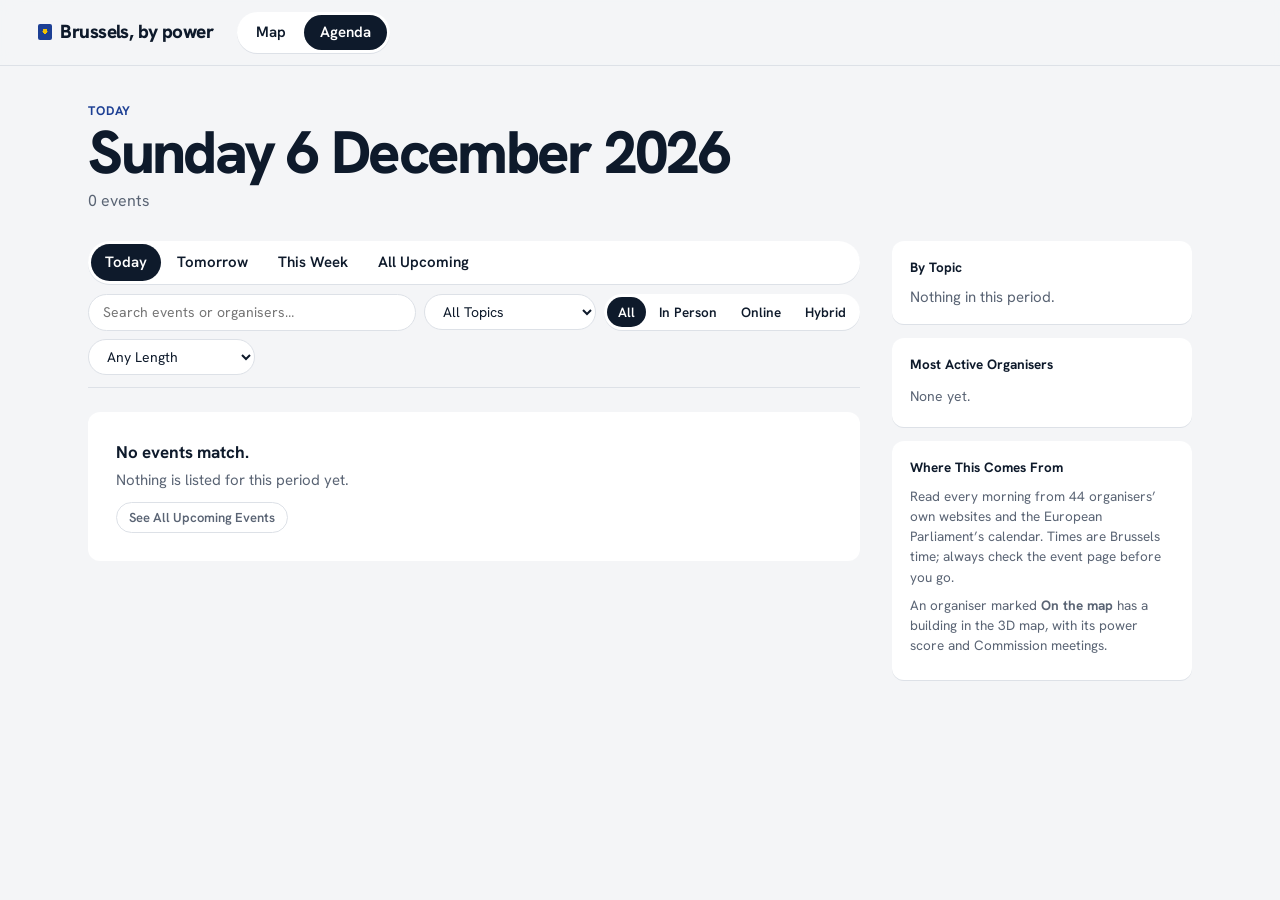
==== bxl/web/agenda.html @ 423ed71c "Events new page" ====
<!doctype html>
<html lang="en">
<head>
<meta charset="utf-8">
<meta name="viewport" content="width=device-width, initial-scale=1, viewport-fit=cover">
<title>Agenda – Brussels, by power</title>
<meta name="description" content="Today's EU policy events in Brussels, from think tanks, associations and the institutions, linked to who holds power in the city.">
<meta name="theme-color" content="#f4f5f7">
<link rel="preconnect" href="https://fonts.googleapis.com">
<link rel="preconnect" href="https://fonts.gstatic.com" crossorigin>
<link href="https://fonts.googleapis.com/css2?family=Hanken+Grotesk:wght@400;500;600;700;800&display=swap" rel="stylesheet">
<link rel="stylesheet" href="agenda.css">
</head>
<body>
<a class="skip" href="#events">Skip to events</a>
<header class="top">
  <a class="brand" href="./" translate="no"><span class="mark" aria-hidden="true"></span>Brussels, by power</a>
  <nav class="tabs" aria-label="Sections">
    <a href="./">Map</a>
    <a href="agenda.html" aria-current="page">Agenda</a>
  </nav>
</header>

<main class="wrap">
  <section class="hero" aria-live="polite">
    <p class="eyebrow" id="eyebrow">Agenda</p>
    <h1 id="title">Loading the agenda…</h1>
    <p class="count" id="count"></p>
  </section>

  <div class="layout">
    <div class="main">
      <form class="filters" id="filters" role="search" onsubmit="return false">
        <div class="seg" role="group" aria-label="When">
          <button type="button" data-k="day" data-v="today">Today</button>
          <button type="button" data-k="day" data-v="tomorrow">Tomorrow</button>
          <button type="button" data-k="day" data-v="week">This Week</button>
          <button type="button" data-k="day" data-v="all">All Upcoming</button>
        </div>
        <div class="row">
          <label class="search"><span class="sr">Search events</span>
            <input id="q" name="q" type="search" placeholder="Search events or organisers…" autocomplete="off" spellcheck="false">
          </label>
          <label><span class="sr">Topic</span><select id="topic" name="topic"><option value="all">All Topics</option></select></label>
          <div class="seg small" role="group" aria-label="Format">
            <button type="button" data-k="format" data-v="all">All</button>
            <button type="button" data-k="format" data-v="In person">In Person</button>
            <button type="button" data-k="format" data-v="Online">Online</button>
            <button type="button" data-k="format" data-v="Hybrid">Hybrid</button>
          </div>
          <label><span class="sr">Length</span><select id="dur" name="dur">
            <option value="all">Any Length</option><option value="short">Up to 2 Hours</option><option value="long">Half Day or Longer</option>
          </select></label>
        </div>
      </form>

      <ol class="days" id="events" tabindex="-1"></ol>
    </div>

    <aside class="side" aria-label="Overview">
      <section class="box">
        <h2>By Topic</h2>
        <ul class="topics" id="topics"></ul>
      </section>
      <section class="box">
        <h2>Most Active Organisers</h2>
        <ol class="orgs" id="orgs"></ol>
      </section>
      <section class="box note">
        <h2>Where This Comes From</h2>
        <p id="sources">Events are read every morning from the organisers’ own websites and the European Parliament’s calendar.
          Times are Brussels time; always check the event page before you go.</p>
        <p>An organiser marked <b>On the map</b> has a building in the 3D map, with its power score and Commission meetings.</p>
      </section>
    </aside>
  </div>
</main>
<script type="module" src="agenda.js"></script>
</body>
</html>
---- bxl/web/agenda.css ----
/* Agenda: the map's palette and type, set as a calm editorial list. */
:root {
  --bg: #f4f5f7; --paper: #fff; --ink: #0e1a2b; --muted: #5a6474; --rule: #dde1e7; --soft: #eceef2;
  --blue: #1c3f94; --iris: #f2c200; --live: #c2255c;
  --gutter: clamp(16px, 3vw, 40px);
  color-scheme: light;
  font: 400 15px/1.5 "Hanken Grotesk", "Helvetica Neue", Arial, sans-serif;
  -webkit-text-size-adjust: 100%;
}
* { box-sizing: border-box; }
html { scroll-padding-top: 150px; }
@media (pointer: fine) { html { overscroll-behavior: none; } }
body { margin: 0; background: var(--bg); color: var(--ink); -webkit-tap-highlight-color: transparent; touch-action: manipulation; }
a { color: inherit; text-underline-offset: 3px; text-decoration-color: var(--rule); }
a:hover { text-decoration-color: var(--blue); }
button, input, select { font: inherit; color: inherit; }
:focus-visible { outline: 2px solid var(--blue); outline-offset: 2px; border-radius: 4px; }
.sr { position: absolute; width: 1px; height: 1px; overflow: hidden; clip: rect(0 0 0 0); white-space: nowrap; }
.skip { position: absolute; left: 12px; top: -40px; background: var(--ink); color: var(--paper); padding: 6px 12px; border-radius: 6px; z-index: 10; }
.skip:focus { top: 12px; }

/* Top bar */
.top { position: sticky; top: 0; z-index: 5; display: flex; align-items: center; gap: 24px; padding: calc(env(safe-area-inset-top, 0px) + 12px) var(--gutter) 12px;
  background: rgba(244, 245, 247, .92); backdrop-filter: blur(8px); border-bottom: 1px solid var(--rule); }
.brand { display: flex; align-items: center; gap: 8px; font-weight: 800; font-size: 19px; letter-spacing: -0.03em; text-decoration: none; }
.mark { width: 14px; height: 16px; border-radius: 2px; background: radial-gradient(circle at 50% 46%, var(--iris) 0 22%, transparent 23%), var(--blue); }
.tabs { display: flex; gap: 2px; background: var(--paper); border-radius: 999px; padding: 3px; box-shadow: 0 1px 0 var(--rule); }
.tabs a { padding: 6px 16px; border-radius: 999px; text-decoration: none; font-weight: 600; transition: background-color .15s, color .15s; }
.tabs a:hover { background: var(--soft); }
.tabs a[aria-current="page"] { background: var(--ink); color: var(--paper); }

.wrap { max-width: 1180px; margin: 0 auto; padding: 0 var(--gutter) calc(env(safe-area-inset-bottom, 0px) + 60px); }
.hero { padding: 36px 0 18px; }
.eyebrow { margin: 0; color: var(--blue); font-weight: 700; letter-spacing: .06em; text-transform: uppercase; font-size: 12.5px; }
.hero h1 { margin: 4px 0 2px; font-size: clamp(34px, 5vw, 60px); font-weight: 800; letter-spacing: -0.045em; line-height: .95; text-wrap: balance; }
.count { margin: 8px 0 0; color: var(--muted); font-size: 16px; }

.layout { display: grid; grid-template-columns: minmax(0, 1fr) 300px; gap: 32px; align-items: start; }

/* Filters */
.filters { position: sticky; top: 61px; z-index: 4; background: var(--bg); padding: 10px 0 12px; border-bottom: 1px solid var(--rule); display: grid; gap: 10px; }
.row { display: flex; flex-wrap: wrap; gap: 8px; align-items: center; }
.seg { display: inline-flex; flex-wrap: wrap; gap: 2px; background: var(--paper); border-radius: 999px; padding: 3px; box-shadow: 0 1px 0 var(--rule); }
.seg button { border: 0; background: none; border-radius: 999px; padding: 7px 14px; cursor: pointer; font-weight: 600; transition: background-color .15s, color .15s; }
.seg.small button { padding: 5px 11px; font-size: 13.5px; }
.seg button:hover { background: var(--soft); }
.seg button[aria-pressed="true"] { background: var(--ink); color: var(--paper); }
.search { flex: 1 1 220px; min-width: 0; }
.search input { width: 100%; }
input[type="search"], select { border: 1px solid var(--rule); background-color: var(--paper); color: var(--ink); border-radius: 999px; padding: 7px 14px; font-size: 14px; }
select { padding-right: 10px; cursor: pointer; }

/* Days and events */
.days { list-style: none; margin: 0; padding: 0; }
.day { margin-top: 26px; }
.day > h2 { position: sticky; top: 158px; z-index: 2; margin: 0; padding: 6px 0; background: var(--bg); font-size: 14px; font-weight: 700; color: var(--muted); display: flex; gap: 10px; align-items: baseline; }
.day > h2 b { color: var(--ink); font-size: 17px; letter-spacing: -0.01em; }
.events { list-style: none; margin: 6px 0 0; padding: 0; background: var(--paper); border-radius: 12px; box-shadow: 0 1px 0 var(--rule); }
.ev { display: grid; grid-template-columns: 92px minmax(0, 1fr) auto; gap: 4px 18px; padding: 16px 18px; border-top: 1px solid var(--soft); content-visibility: auto; contain-intrinsic-size: auto 110px; }
.ev:first-child { border-top: 0; }
.ev:hover { background: #fafbfc; }
.time { font-variant-numeric: tabular-nums; line-height: 1.25; }
.time b { display: block; font-size: 17px; font-weight: 800; letter-spacing: -0.01em; }
.time span { color: var(--muted); font-size: 13px; }
.body { min-width: 0; }
.org { display: flex; flex-wrap: wrap; align-items: center; gap: 4px 10px; font-size: 12px; font-weight: 700; letter-spacing: .05em; text-transform: uppercase; color: var(--muted); }
.org a { text-decoration: none; }
.org a:hover { color: var(--blue); }
.onmap { letter-spacing: 0; text-transform: none; font-weight: 600; color: var(--blue); border: 1px solid #c9d3ea; border-radius: 999px; padding: 1px 8px; font-size: 12px; }
.onmap:hover { background: #eef2fb; }
.live { letter-spacing: 0; text-transform: none; background: var(--live); color: #fff; border-radius: 5px; padding: 1px 7px; font-size: 11.5px; }
.ev h3 { margin: 4px 0 6px; font-size: 17px; line-height: 1.3; font-weight: 700; letter-spacing: -0.01em; text-wrap: pretty; overflow-wrap: anywhere; }
.ev h3 a { text-decoration: none; }
.ev h3 a:hover { text-decoration: underline; text-decoration-color: var(--blue); }
.meta { display: flex; flex-wrap: wrap; gap: 6px; }
.tag { border-radius: 999px; padding: 2px 10px; font-size: 12.5px; background: var(--soft); white-space: nowrap; }
.tag.topic { cursor: pointer; border: 0; }
.tag.topic:hover { background: #dfe3ea; }
.fmt::before { content: ""; display: inline-block; width: 7px; height: 7px; border-radius: 50%; margin-right: 6px; vertical-align: 1px; border: 1.5px solid currentColor; }
.fmt-inperson::before { background: currentColor; }
.fmt-hybrid::before { background: linear-gradient(90deg, currentColor 50%, transparent 50%); }
.actions { display: flex; flex-direction: column; gap: 6px; align-items: flex-end; }
.btn { border: 1px solid var(--rule); background: var(--paper); border-radius: 999px; padding: 5px 12px; font-size: 13px; font-weight: 600; cursor: pointer; text-decoration: none; white-space: nowrap; transition: border-color .15s, color .15s; }
.btn:hover { border-color: var(--ink); }
.btn.primary { background: var(--ink); color: var(--paper); border-color: var(--ink); }
.btn.primary:hover { background: var(--blue); border-color: var(--blue); }
.empty { background: var(--paper); border-radius: 12px; padding: 28px; margin-top: 24px; color: var(--muted); }
.empty b { color: var(--ink); display: block; font-size: 17px; margin-bottom: 4px; }
.empty button { margin-top: 10px; }

/* Sidebar */
.side { position: sticky; top: 76px; display: grid; gap: 14px; padding-top: 10px; }
.box { background: var(--paper); border-radius: 12px; padding: 16px 18px; box-shadow: 0 1px 0 var(--rule); }
.box h2 { margin: 0 0 8px; font-size: 13.5px; font-weight: 700; }
.topics, .orgs { list-style: none; margin: 0; padding: 0; }
.topics button { width: 100%; display: grid; grid-template-columns: 1fr auto; gap: 2px 8px; border: 0; background: none; padding: 5px 6px; margin: 0 -6px; border-radius: 6px; cursor: pointer; text-align: left; font-size: 14px; }
.topics button:hover, .topics button[aria-pressed="true"] { background: var(--soft); }
.topics .bar { grid-column: 1 / -1; height: 3px; border-radius: 2px; background: var(--soft); overflow: hidden; }
.topics .bar i { display: block; height: 100%; background: var(--blue); }
.n { color: var(--muted); font-variant-numeric: tabular-nums; }
.orgs li { display: flex; justify-content: space-between; gap: 10px; padding: 4px 0; font-size: 14px; }
.orgs li span:first-child { min-width: 0; overflow: hidden; text-overflow: ellipsis; white-space: nowrap; }
.note p { margin: 0 0 8px; color: var(--muted); font-size: 13.5px; }

@media (max-width: 900px) {
  .layout { grid-template-columns: 1fr; }
  .side { position: static; order: 2; }
  .filters { top: 57px; }
  .day > h2 { top: 0; position: static; }
}
@media (max-width: 560px) {
  .top { gap: 12px; }
  .brand { font-size: 16px; }
  .ev { grid-template-columns: 64px minmax(0, 1fr); }
  .actions { grid-column: 2; flex-direction: row; align-items: center; justify-content: flex-start; margin-top: 6px; }
  .filters { position: static; }
}
@media (prefers-reduced-motion: reduce) { * { transition: none !important; } }
.ev.past { opacity: .55; }
.ev.past:hover { opacity: 1; }

/* Let grid and flex children shrink to the viewport (long names, wrapped controls) */
.main, .side, .box, .filters, .row, .day, .events { min-width: 0; }
.side { grid-template-columns: minmax(0, 1fr); }
.box { overflow: hidden; }
.seg { max-width: 100%; }
.row > label:not(.search) { flex: 0 1 auto; min-width: 0; }
.row select { max-width: 100%; }
.org > span:first-child { overflow-wrap: anywhere; }
@media (max-width: 900px) { .layout { grid-template-columns: minmax(0, 1fr); } }
@media (max-width: 560px) {
  .seg button { padding: 6px 10px; }
  .row { gap: 6px; }
  .search { flex-basis: 100%; }
}
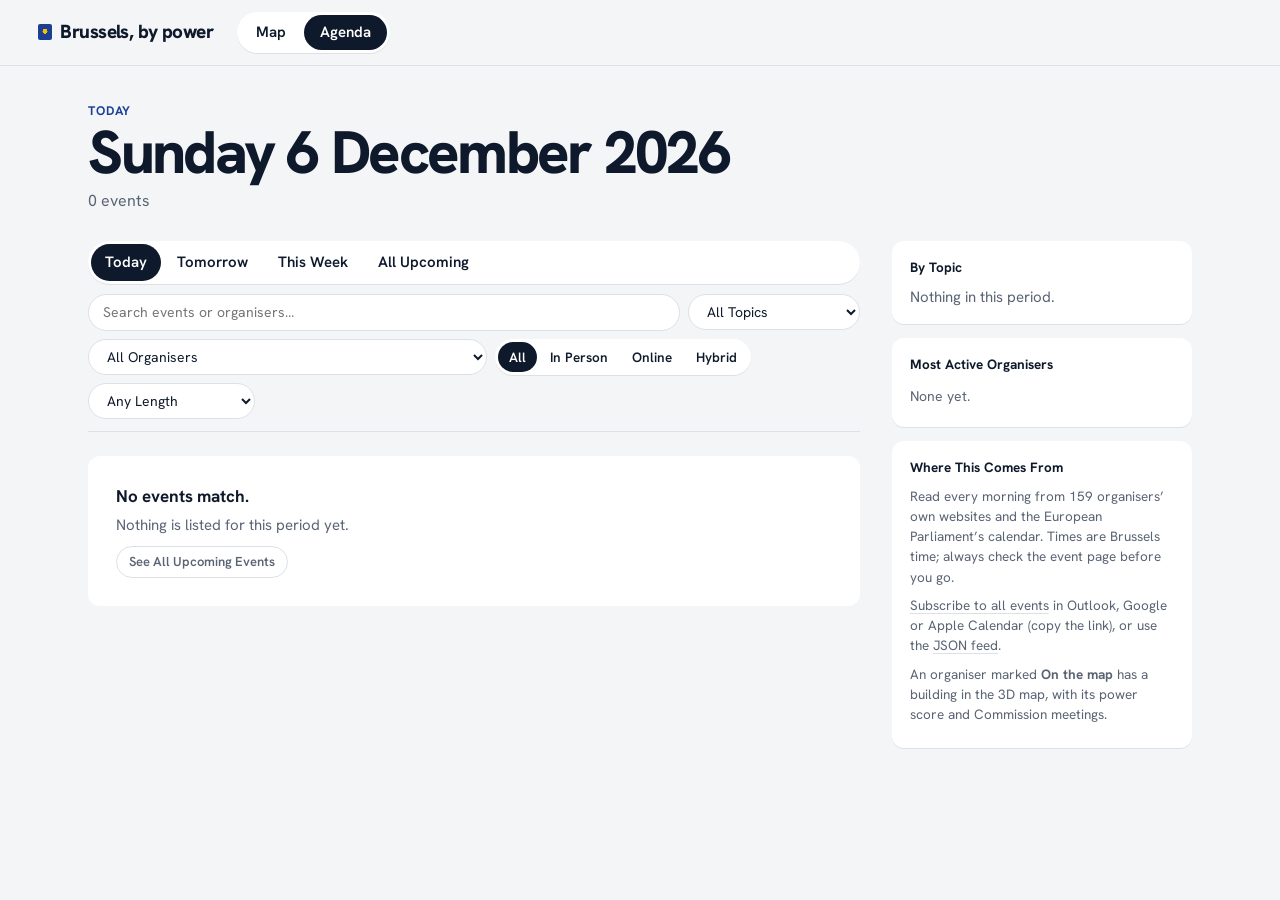
==== commit 8ecbf2ad: "Events update" ====
--- a/bxl/web/agenda.html
+++ b/bxl/web/agenda.html
@@ -42,6 +42,7 @@
             <input id="q" name="q" type="search" placeholder="Search events or organisers…" autocomplete="off" spellcheck="false">
           </label>
           <label><span class="sr">Topic</span><select id="topic" name="topic"><option value="all">All Topics</option></select></label>
+          <label><span class="sr">Type of organiser</span><select id="group" name="group"><option value="all">All Organisers</option></select></label>
           <div class="seg small" role="group" aria-label="Format">
             <button type="button" data-k="format" data-v="all">All</button>
             <button type="button" data-k="format" data-v="In person">In Person</button>
@@ -70,6 +71,7 @@
         <h2>Where This Comes From</h2>
         <p id="sources">Events are read every morning from the organisers’ own websites and the European Parliament’s calendar.
           Times are Brussels time; always check the event page before you go.</p>
+        <p><a href="data/events.ics">Subscribe to all events</a> in Outlook, Google or Apple Calendar (copy the link), or use the <a href="data/events.json">JSON feed</a>.</p>
         <p>An organiser marked <b>On the map</b> has a building in the 3D map, with its power score and Commission meetings.</p>
       </section>
     </aside>
--- a/bxl/web/agenda.css
+++ b/bxl/web/agenda.css
@@ -133,3 +133,6 @@
   .row { gap: 6px; }
   .search { flex-basis: 100%; }
 }
+.fmt-notstated { color: var(--muted); }
+.fmt-notstated::before { border-style: dotted; }
+.tag.where { background: none; border: 1px solid var(--soft); color: var(--muted); }
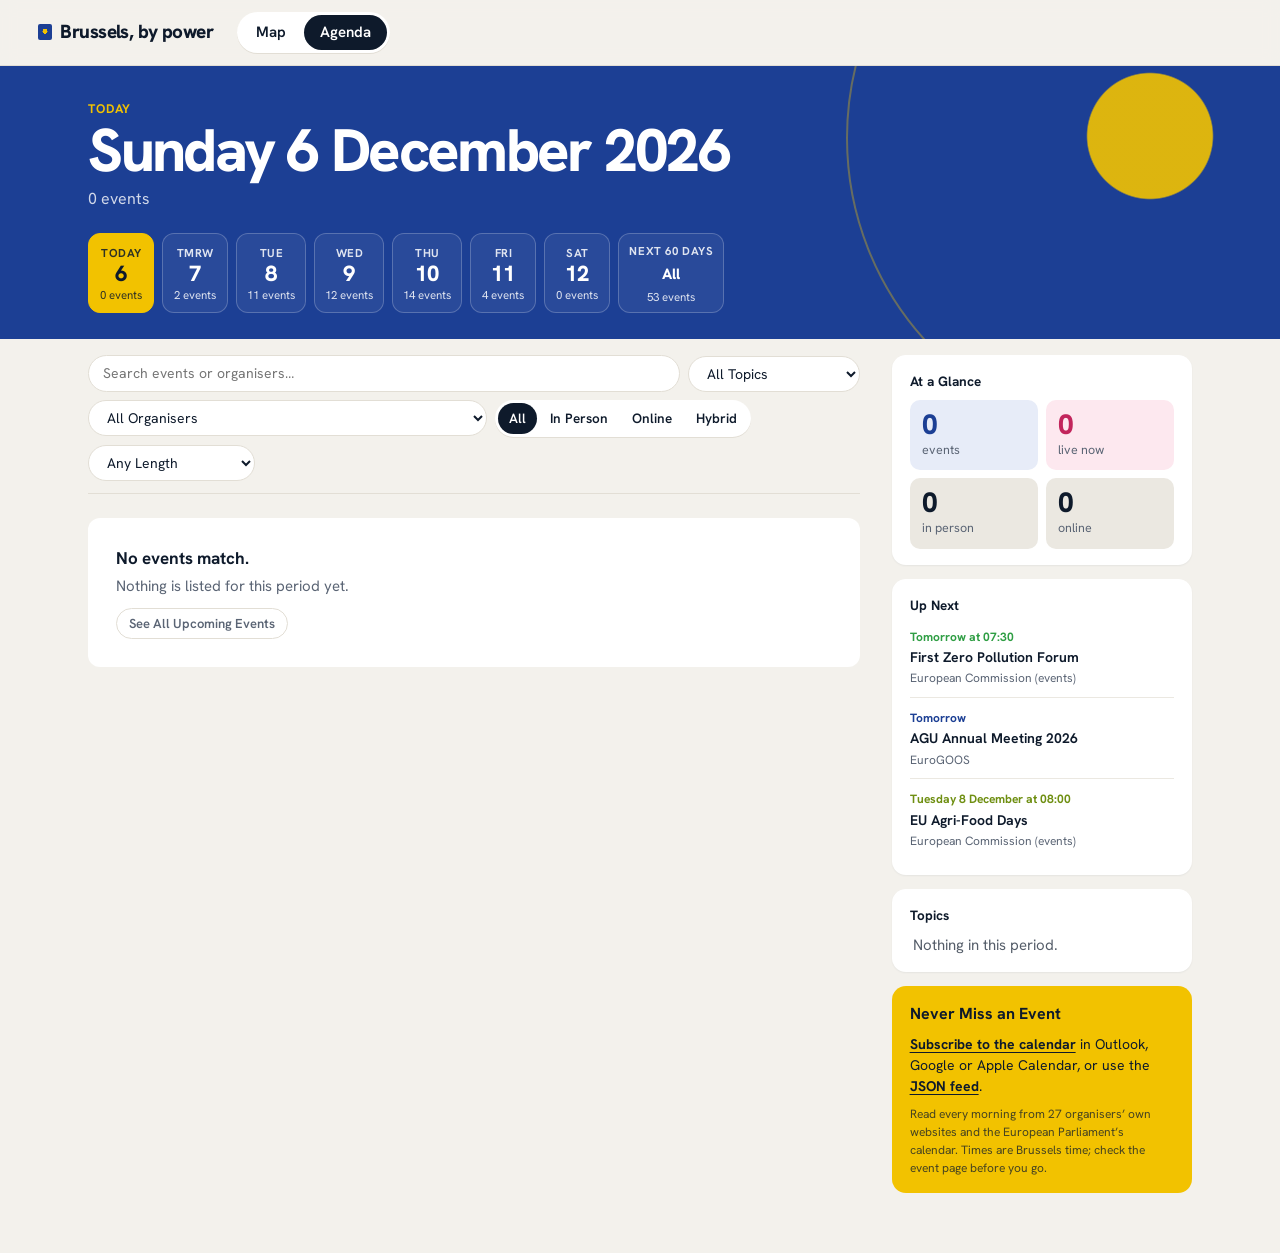
==== commit 7f46e85e: "UX changes" ====
--- a/bxl/web/agenda.html
+++ b/bxl/web/agenda.html
@@ -21,13 +21,15 @@
   </nav>
 </header>
 
-<main class="wrap">
-  <section class="hero" aria-live="polite">
+<section class="hero" aria-live="polite">
+  <div class="hero-in">
     <p class="eyebrow" id="eyebrow">Agenda</p>
     <h1 id="title">Loading the agenda…</h1>
     <p class="count" id="count"></p>
-  </section>
-
+    <nav class="strip" id="strip" aria-label="Pick a day"></nav>
+  </div>
+</section>
+<main class="wrap">
   <div class="layout">
     <div class="main">
       <form class="filters" id="filters" role="search" onsubmit="return false">
@@ -59,20 +61,22 @@
     </div>
 
     <aside class="side" aria-label="Overview">
-      <section class="box">
-        <h2>By Topic</h2>
-        <ul class="topics" id="topics"></ul>
+      <section class="box glance">
+        <h2>At a Glance</h2>
+        <div class="stats" id="stats"></div>
       </section>
       <section class="box">
-        <h2>Most Active Organisers</h2>
-        <ol class="orgs" id="orgs"></ol>
+        <h2>Up Next</h2>
+        <ol class="next" id="next"></ol>
       </section>
-      <section class="box note">
-        <h2>Where This Comes From</h2>
-        <p id="sources">Events are read every morning from the organisers’ own websites and the European Parliament’s calendar.
-          Times are Brussels time; always check the event page before you go.</p>
-        <p><a href="data/events.ics">Subscribe to all events</a> in Outlook, Google or Apple Calendar (copy the link), or use the <a href="data/events.json">JSON feed</a>.</p>
-        <p>An organiser marked <b>On the map</b> has a building in the 3D map, with its power score and Commission meetings.</p>
+      <section class="box">
+        <h2>Topics</h2>
+        <div class="tchips" id="topics"></div>
+      </section>
+      <section class="box sub">
+        <h2>Never Miss an Event</h2>
+        <p><a href="data/events.ics">Subscribe to the calendar</a> in Outlook, Google or Apple Calendar, or use the <a href="data/events.json">JSON feed</a>.</p>
+        <p class="fine" id="sources">Read every morning from the organisers’ own websites and the European Parliament’s calendar. Times are Brussels time; check the event page before you go.</p>
       </section>
     </aside>
   </div>
--- a/bxl/web/agenda.css
+++ b/bxl/web/agenda.css
@@ -136,3 +136,80 @@
 .fmt-notstated { color: var(--muted); }
 .fmt-notstated::before { border-style: dotted; }
 .tag.where { background: none; border: 1px solid var(--soft); color: var(--muted); }
+
+/* ---------- Colour refresh ---------- */
+:root { --bg: #f3f1ec; --soft: #ebe8e1; --rule: #e2ded5; }
+.top { background: rgba(243, 241, 236, .92); }
+.filters, .day > h2 { background: var(--bg); }
+
+/* Header band: Brussels blue with the iris yellow */
+.hero { background: var(--blue); color: #fff; position: relative; overflow: hidden; padding: 0; }
+.hero::before { content: ""; position: absolute; right: -90px; top: -150px; width: 440px; height: 440px; border-radius: 50%;
+  background: radial-gradient(circle at 50% 50%, var(--iris) 0 20%, transparent 20.5%); opacity: .9; pointer-events: none; }
+.hero::after { content: ""; position: absolute; right: -170px; top: -230px; width: 600px; height: 600px; border-radius: 50%;
+  border: 2px solid rgba(242, 194, 0, .35); pointer-events: none; }
+.hero-in { position: relative; max-width: 1180px; margin: 0 auto; padding: 34px var(--gutter) 22px; }
+.hero .eyebrow { color: var(--iris); }
+.hero .count { color: rgba(255, 255, 255, .8); }
+.strip { display: flex; gap: 8px; margin-top: 22px; overflow-x: auto; padding-bottom: 4px; scrollbar-width: none; }
+.strip button { flex: none; min-width: 66px; border: 1px solid rgba(255, 255, 255, .22); background: rgba(255, 255, 255, .06); color: #fff;
+  border-radius: 12px; padding: 8px 10px 7px; cursor: pointer; text-align: center; transition: background-color .15s, border-color .15s, color .15s; }
+.strip button:hover { background: rgba(255, 255, 255, .14); }
+.strip button[aria-pressed="true"] { background: var(--iris); border-color: var(--iris); color: var(--ink); }
+.strip .wd { display: block; font-size: 11.5px; font-weight: 700; letter-spacing: .05em; text-transform: uppercase; opacity: .85; }
+.strip .dn { display: block; font-size: 22px; font-weight: 800; line-height: 1.1; font-variant-numeric: tabular-nums; }
+.strip .ct { display: block; font-size: 11.5px; opacity: .85; }
+.strip .all .dn { font-size: 15px; line-height: 1.9; }
+.wrap { padding-top: 6px; }
+.filters .seg:first-child { display: none; }      /* replaced by the day strip */
+
+/* Event cards: separate, colour-coded by topic */
+.events { background: none; box-shadow: none; display: grid; gap: 10px; }
+.ev { background: var(--paper); border-radius: 14px; border: 0; border-left: 5px solid var(--tc, var(--blue)); box-shadow: 0 1px 2px rgba(14, 26, 43, .06);
+  transition: transform .15s, box-shadow .15s; }
+.ev:hover { background: var(--paper); transform: translateY(-1px); box-shadow: 0 6px 18px rgba(14, 26, 43, .09); }
+.time { background: color-mix(in srgb, var(--tc, var(--blue)) 10%, white); border-radius: 10px; padding: 8px 10px; align-self: start; text-align: center; }
+.time b { color: color-mix(in srgb, var(--tc, var(--blue)) 75%, black); }
+.tag.topic { background: color-mix(in srgb, var(--tc, var(--blue)) 14%, white); color: color-mix(in srgb, var(--tc, var(--blue)) 70%, black); font-weight: 600; }
+.tag.topic:hover { background: color-mix(in srgb, var(--tc, var(--blue)) 24%, white); }
+.live { position: relative; padding-left: 16px; }
+.live::before { content: ""; position: absolute; left: 6px; top: 50%; width: 6px; height: 6px; margin-top: -3px; border-radius: 50%; background: #fff; animation: pulse 1.6s ease-in-out infinite; }
+@keyframes pulse { 50% { opacity: .25; } }
+.day > h2 b { font-size: 19px; }
+.btn.primary { background: var(--blue); border-color: var(--blue); }
+.btn.primary:hover { background: var(--ink); border-color: var(--ink); }
+
+/* Sidebar: glance numbers, up next, topic chips, subscribe */
+.side { top: 70px; }
+.box { border-radius: 14px; box-shadow: 0 1px 2px rgba(14, 26, 43, .06); }
+.stats { display: grid; grid-template-columns: 1fr 1fr; gap: 8px; }
+.stat { border-radius: 10px; padding: 10px 12px; background: var(--soft); }
+.stat b { display: block; font-size: 28px; font-weight: 800; letter-spacing: -0.03em; line-height: 1; font-variant-numeric: tabular-nums; }
+.stat span { font-size: 12.5px; color: var(--muted); }
+.stat.hot { background: #fde8ef; } .stat.hot b { color: var(--live); }
+.stat.blue { background: #e7ecf8; } .stat.blue b { color: var(--blue); }
+.next { list-style: none; margin: 0; padding: 0; }
+.next li { padding: 8px 0; border-top: 1px solid var(--soft); }
+.next li:first-child { border-top: 0; padding-top: 2px; }
+.next .when { font-size: 12px; font-weight: 700; color: var(--tc, var(--blue)); }
+.next a { display: block; font-weight: 650; font-size: 14px; line-height: 1.3; text-decoration: none; margin-top: 1px; }
+.next a:hover { text-decoration: underline; }
+.next .who { font-size: 12px; color: var(--muted); }
+.tchips { display: flex; flex-wrap: wrap; gap: 6px; }
+.tchips button { border: 0; border-radius: 999px; padding: 5px 11px; font-size: 13px; font-weight: 600; cursor: pointer;
+  background: color-mix(in srgb, var(--tc) 14%, white); color: color-mix(in srgb, var(--tc) 70%, black); transition: background-color .15s; }
+.tchips button:hover { background: color-mix(in srgb, var(--tc) 26%, white); }
+.tchips button[aria-pressed="true"] { background: var(--tc); color: #fff; }
+.tchips .n { color: inherit; opacity: .7; margin-left: 3px; }
+.sub { background: var(--iris); box-shadow: none; }
+.sub h2 { font-size: 16px; }
+.sub p { color: var(--ink); font-size: 14px; margin: 0 0 8px; }
+.sub a { font-weight: 700; text-decoration-color: var(--ink); }
+.sub .fine { font-size: 12px; opacity: .75; margin: 0; }
+@media (max-width: 900px) { .side { position: static; } }
+@media (prefers-reduced-motion: reduce) { .live::before { animation: none; } .ev:hover { transform: none; } }
+.hero-in { z-index: 1; }
+@media (max-width: 700px) {
+  .hero::before { width: 220px; height: 220px; right: -70px; top: -80px; opacity: .55; }
+  .hero::after { width: 320px; height: 320px; right: -130px; top: -130px; }
+}
